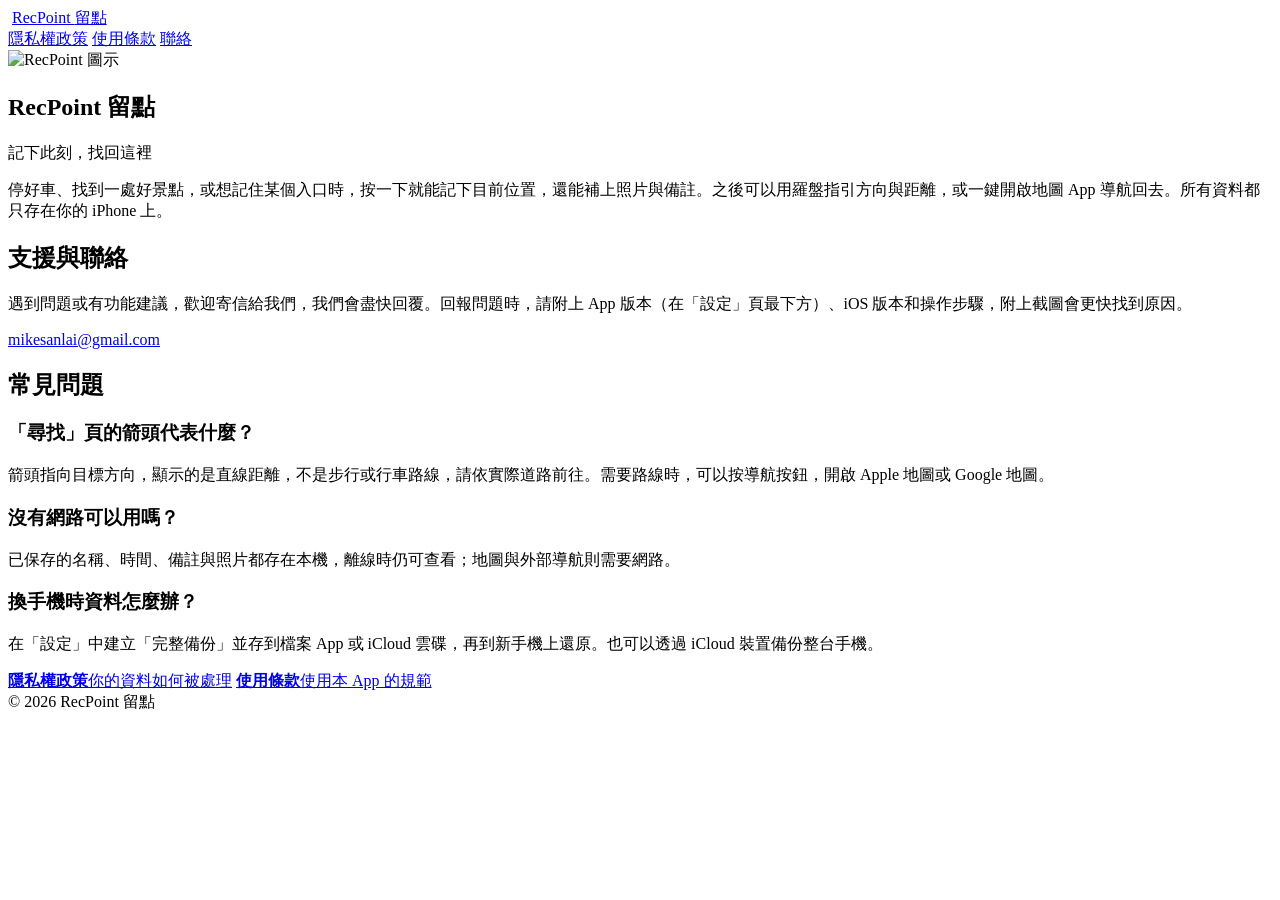
==== index.html @ ed2b9f79 "Add files via upload" ====
<!DOCTYPE html>
<html lang="zh-Hant">
<head>
<meta charset="utf-8">
<meta name="viewport" content="width=device-width, initial-scale=1">
<title>RecPoint 留點</title>
<meta name="description" content="RecPoint 留點｜位置記事本：記下此刻，找回這裡。">
<link rel="icon" href="icon.png">
<link rel="stylesheet" href="style.css">
</head>
<body>
<header class="site">
  <div class="wrap">
    <img src="icon.png" alt="">
    <a class="brand" href="./">RecPoint <span>留點</span></a>
    <nav>
      <a href="privacy.html">隱私權政策</a>
      <a href="terms.html">使用條款</a>
      <a href="#support">聯絡</a>
    </nav>
  </div>
</header>

<main class="wrap">
  <section class="hero">
    <img src="icon.png" alt="RecPoint 圖示">
    <h1>RecPoint 留點</h1>
    <p class="tagline">記下此刻，找回這裡</p>
  </section>

  <p>停好車、找到一處好景點，或想記住某個入口時，按一下就能記下目前位置，還能補上照片與備註。之後可以用羅盤指引方向與距離，或一鍵開啟地圖 App 導航回去。所有資料都只存在你的 iPhone 上。</p>

  <h2 id="support">支援與聯絡</h2>
  <p>遇到問題或有功能建議，歡迎寄信給我們，我們會盡快回覆。回報問題時，請附上 App 版本（在「設定」頁最下方）、iOS 版本和操作步驟，附上截圖會更快找到原因。</p>
  <p><a href="mailto:mikesanlai@gmail.com?subject=RecPoint%20%E6%84%8F%E8%A6%8B%E5%9B%9E%E9%A5%8B">mikesanlai@gmail.com</a></p>

  <h2>常見問題</h2>
  <h3>「尋找」頁的箭頭代表什麼？</h3>
  <p>箭頭指向目標方向，顯示的是直線距離，不是步行或行車路線，請依實際道路前往。需要路線時，可以按導航按鈕，開啟 Apple 地圖或 Google 地圖。</p>
  <h3>沒有網路可以用嗎？</h3>
  <p>已保存的名稱、時間、備註與照片都存在本機，離線時仍可查看；地圖與外部導航則需要網路。</p>
  <h3>換手機時資料怎麼辦？</h3>
  <p>在「設定」中建立「完整備份」並存到檔案 App 或 iCloud 雲碟，再到新手機上還原。也可以透過 iCloud 裝置備份整台手機。</p>

  <div class="cards">
    <a class="card" href="privacy.html"><strong>隱私權政策</strong><span>你的資料如何被處理</span></a>
    <a class="card" href="terms.html"><strong>使用條款</strong><span>使用本 App 的規範</span></a>
  </div>
</main>

<footer>
  <div class="wrap">© 2026 RecPoint 留點</div>
</footer>
</body>
</html>
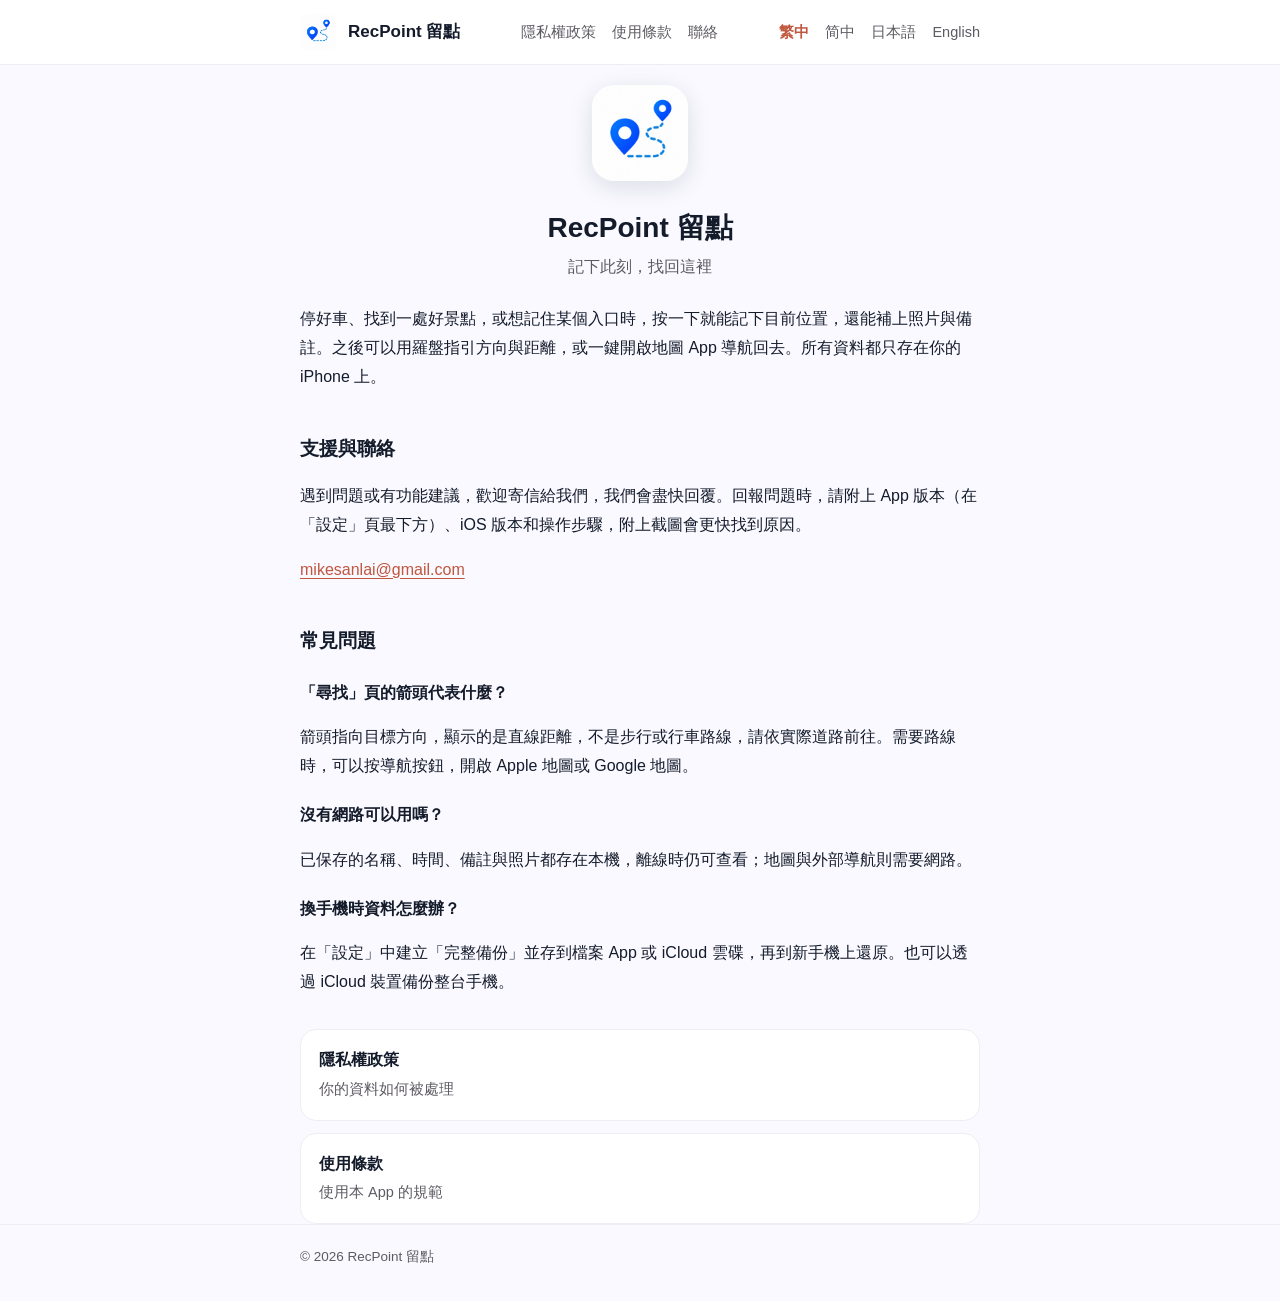
==== commit 93767086: "Add files via upload" ====
--- a/index.html
+++ b/index.html
@@ -7,6 +7,11 @@
 <meta name="description" content="RecPoint 留點｜位置記事本：記下此刻，找回這裡。">
 <link rel="icon" href="icon.png">
 <link rel="stylesheet" href="style.css">
+<link rel="alternate" hreflang="zh-Hant" href="https://mikellai.github.io/recpoint-legal/">
+<link rel="alternate" hreflang="zh-Hans" href="https://mikellai.github.io/recpoint-legal/zh-hans/">
+<link rel="alternate" hreflang="ja" href="https://mikellai.github.io/recpoint-legal/ja/">
+<link rel="alternate" hreflang="en" href="https://mikellai.github.io/recpoint-legal/en/">
+<link rel="alternate" hreflang="x-default" href="https://mikellai.github.io/recpoint-legal/en/">
 </head>
 <body>
 <header class="site">
@@ -17,6 +22,12 @@
       <a href="privacy.html">隱私權政策</a>
       <a href="terms.html">使用條款</a>
       <a href="#support">聯絡</a>
+    </nav>
+    <nav class="lang-switch" aria-label="語言">
+      <a href="./" hreflang="zh-Hant" lang="zh-Hant" class="lang-current" aria-current="true">繁中</a>
+      <a href="zh-hans/" hreflang="zh-Hans" lang="zh-Hans">简中</a>
+      <a href="ja/" hreflang="ja" lang="ja">日本語</a>
+      <a href="en/" hreflang="en" lang="en">English</a>
     </nav>
   </div>
 </header>
--- a/style.css
+++ b/style.css
@@ -0,0 +1,108 @@
+:root {
+  --bg: #f9f9ff;
+  --surface: #ffffff;
+  --primary: #eb7355;
+  --primary-deep: #c0563d;
+  --soft: #fcf1ec;
+  --text: #141b2b;
+  --text2: #5e5a63;
+  --outline: #eceef4;
+}
+@media (prefers-color-scheme: dark) {
+  :root {
+    --bg: #11141b;
+    --surface: #1b2029;
+    --primary: #ee8568;
+    --primary-deep: #ee8568;
+    --soft: #33241f;
+    --text: #eef0f7;
+    --text2: #a9adba;
+    --outline: #2a303b;
+  }
+}
+
+* { box-sizing: border-box; }
+html { -webkit-text-size-adjust: 100%; }
+body {
+  margin: 0;
+  background: var(--bg);
+  color: var(--text);
+  font-family: -apple-system, BlinkMacSystemFont, "PingFang TC", "Noto Sans TC", "Microsoft JhengHei", sans-serif;
+  font-size: 16px;
+  line-height: 1.8;
+}
+a { color: var(--primary-deep); text-underline-offset: 3px; }
+
+.wrap { max-width: 720px; margin: 0 auto; padding: 0 20px; }
+
+header.site {
+  border-bottom: 1px solid var(--outline);
+  background: var(--surface);
+}
+header.site .wrap {
+  display: flex; align-items: center; gap: 12px;
+  padding-top: 14px; padding-bottom: 14px;
+}
+header.site img { width: 36px; height: 36px; border-radius: 9px; }
+header.site .brand { font-weight: 700; color: var(--text); text-decoration: none; font-size: 17px; }
+header.site nav { margin-left: auto; display: flex; gap: 16px; font-size: 14.5px; }
+header.site nav a { color: var(--text2); text-decoration: none; }
+header.site nav a[aria-current] { color: var(--primary-deep); font-weight: 600; }
+
+main { padding: 36px 0 56px; }
+h1 { font-size: 28px; line-height: 1.35; margin: 0 0 6px; }
+.meta { color: var(--text2); font-size: 14px; margin: 0 0 28px; }
+h2 { font-size: 19px; margin: 36px 0 8px; padding-top: 4px; }
+h3 { font-size: 16px; margin: 20px 0 4px; }
+p, li { color: var(--text); }
+ul { padding-left: 1.3em; }
+li { margin: 4px 0; }
+
+.summary {
+  background: var(--soft);
+  border-radius: 16px;
+  padding: 18px 20px;
+  margin: 0 0 8px;
+}
+.summary p { margin: 0 0 6px; font-weight: 600; }
+.summary ul { margin: 0; }
+
+.toc {
+  border: 1px solid var(--outline);
+  background: var(--surface);
+  border-radius: 16px;
+  padding: 14px 20px;
+  margin: 24px 0 0;
+  font-size: 15px;
+}
+.toc ol { margin: 6px 0 0; padding-left: 1.4em; }
+
+table { width: 100%; border-collapse: collapse; font-size: 15px; margin: 10px 0; }
+th, td { text-align: left; vertical-align: top; padding: 10px 8px; border-bottom: 1px solid var(--outline); }
+th { color: var(--text2); font-weight: 600; font-size: 14px; }
+.table-scroll { overflow-x: auto; }
+
+.hero { text-align: center; padding: 20px 0 8px; }
+.hero img { width: 96px; height: 96px; border-radius: 22px; box-shadow: 0 6px 24px rgba(20, 27, 43, .12); }
+.hero h1 { margin-top: 18px; }
+.hero .tagline { color: var(--text2); margin: 0; }
+.cards { display: grid; gap: 12px; margin-top: 32px; }
+.card {
+  display: block;
+  background: var(--surface);
+  border: 1px solid var(--outline);
+  border-radius: 16px;
+  padding: 16px 18px;
+  text-decoration: none;
+  color: var(--text);
+}
+.card strong { display: block; font-size: 16px; }
+.card span { color: var(--text2); font-size: 14.5px; }
+
+footer { border-top: 1px solid var(--outline); color: var(--text2); font-size: 13.5px; padding: 20px 0 32px; }
+
+@media (max-width: 480px) {
+  h1 { font-size: 24px; }
+  header.site nav { gap: 12px; font-size: 14px; }
+  header.site .brand span { display: none; }
+}
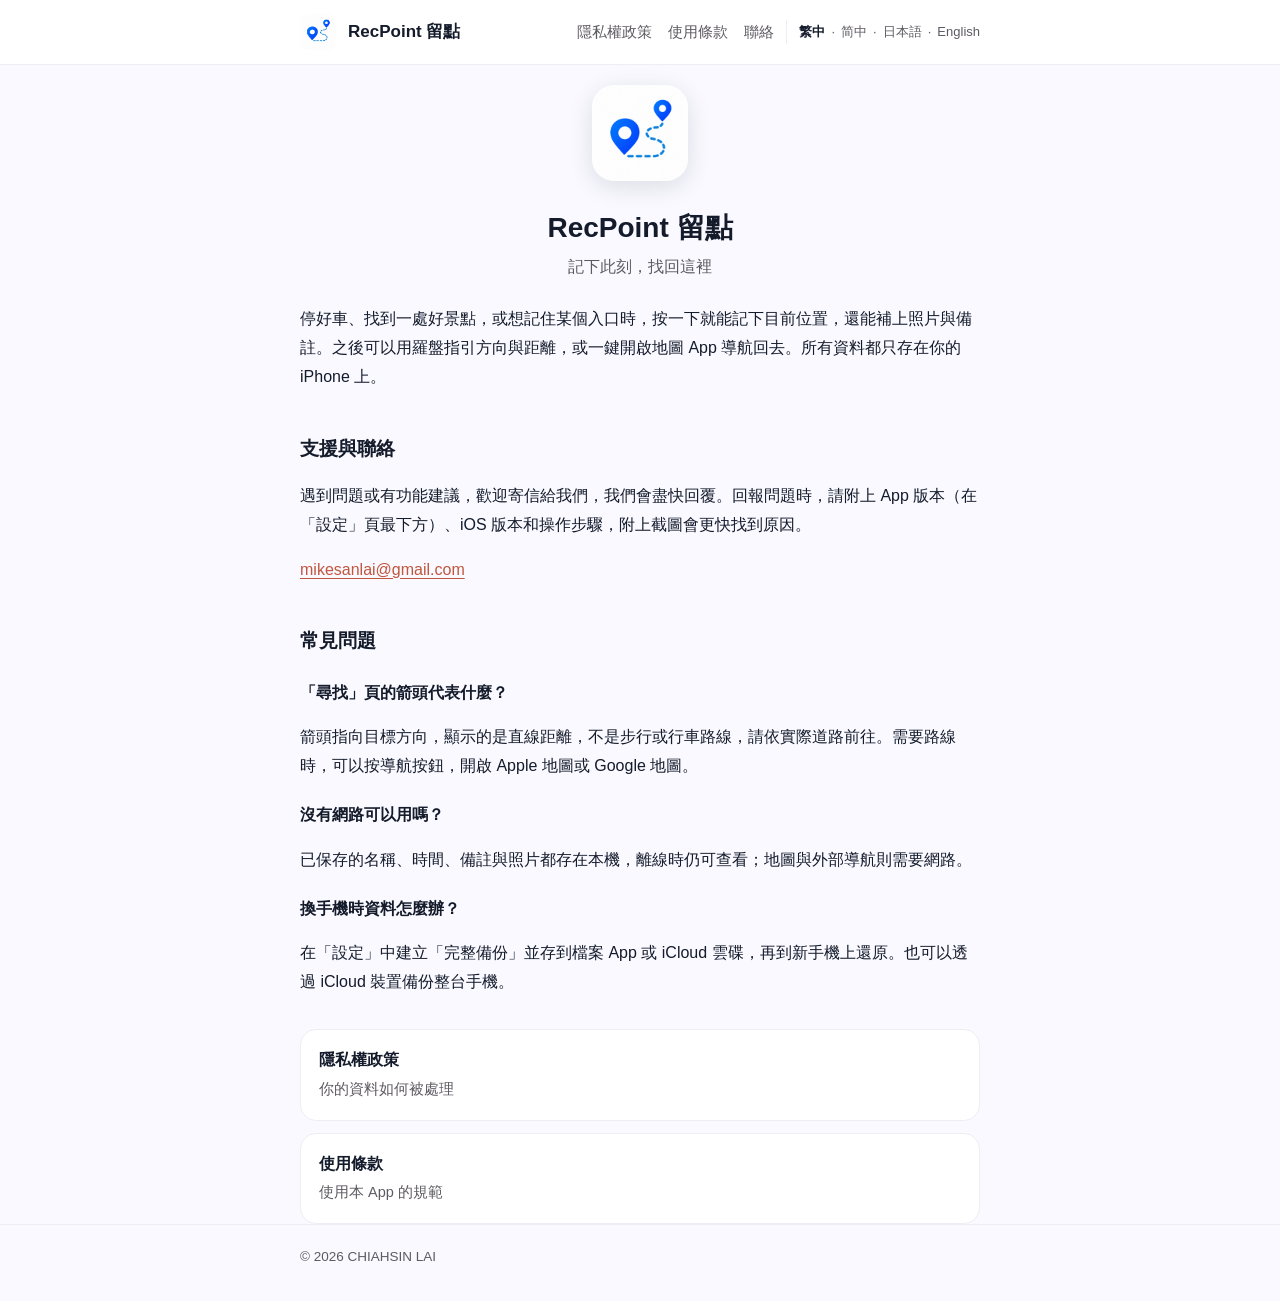
==== commit 1878088c: "Add files via upload" ====
--- a/index.html
+++ b/index.html
@@ -60,7 +60,7 @@
 </main>
 
 <footer>
-  <div class="wrap">© 2026 RecPoint 留點</div>
+  <div class="wrap">© 2026 CHIAHSIN LAI</div>
 </footer>
 </body>
 </html>
--- a/style.css
+++ b/style.css
@@ -31,6 +31,9 @@
   font-size: 16px;
   line-height: 1.8;
 }
+html:lang(zh-Hans) body { font-family: -apple-system, BlinkMacSystemFont, "PingFang SC", "Noto Sans SC", "Microsoft YaHei", sans-serif; }
+html:lang(ja) body { font-family: -apple-system, BlinkMacSystemFont, "Hiragino Sans", "Noto Sans JP", "Yu Gothic", sans-serif; }
+html:lang(en) body { font-family: -apple-system, BlinkMacSystemFont, "Segoe UI", Roboto, sans-serif; line-height: 1.65; }
 a { color: var(--primary-deep); text-underline-offset: 3px; }
 
 .wrap { max-width: 720px; margin: 0 auto; padding: 0 20px; }
@@ -40,14 +43,23 @@
   background: var(--surface);
 }
 header.site .wrap {
-  display: flex; align-items: center; gap: 12px;
+  display: flex; flex-wrap: wrap; align-items: center; gap: 12px;
   padding-top: 14px; padding-bottom: 14px;
 }
 header.site img { width: 36px; height: 36px; border-radius: 9px; }
 header.site .brand { font-weight: 700; color: var(--text); text-decoration: none; font-size: 17px; }
 header.site nav { margin-left: auto; display: flex; gap: 16px; font-size: 14.5px; }
 header.site nav a { color: var(--text2); text-decoration: none; }
-header.site nav a[aria-current] { color: var(--primary-deep); font-weight: 600; }
+header.site nav a[aria-current="page"] { color: var(--primary-deep); font-weight: 600; }
+
+/* Language switcher */
+header.site .lang-switch {
+  display: flex; align-items: center; gap: 0; margin-left: 0; font-size: 13px;
+  padding-left: 12px; border-left: 1px solid var(--outline);
+}
+header.site .lang-switch a { color: var(--text2); text-decoration: none; white-space: nowrap; }
+header.site .lang-switch a + a::before { content: "·"; margin: 0 6px; color: var(--text2); }
+header.site .lang-switch a.lang-current { color: var(--text); font-weight: 600; }
 
 main { padding: 36px 0 56px; }
 h1 { font-size: 28px; line-height: 1.35; margin: 0 0 6px; }
@@ -106,3 +118,7 @@
   header.site nav { gap: 12px; font-size: 14px; }
   header.site .brand span { display: none; }
 }
+@media (max-width: 640px) {
+  header.site .wrap { row-gap: 6px; padding-bottom: 10px; }
+  header.site .lang-switch { flex-basis: 100%; gap: 0; padding-left: 0; border-left: 0; }
+}
